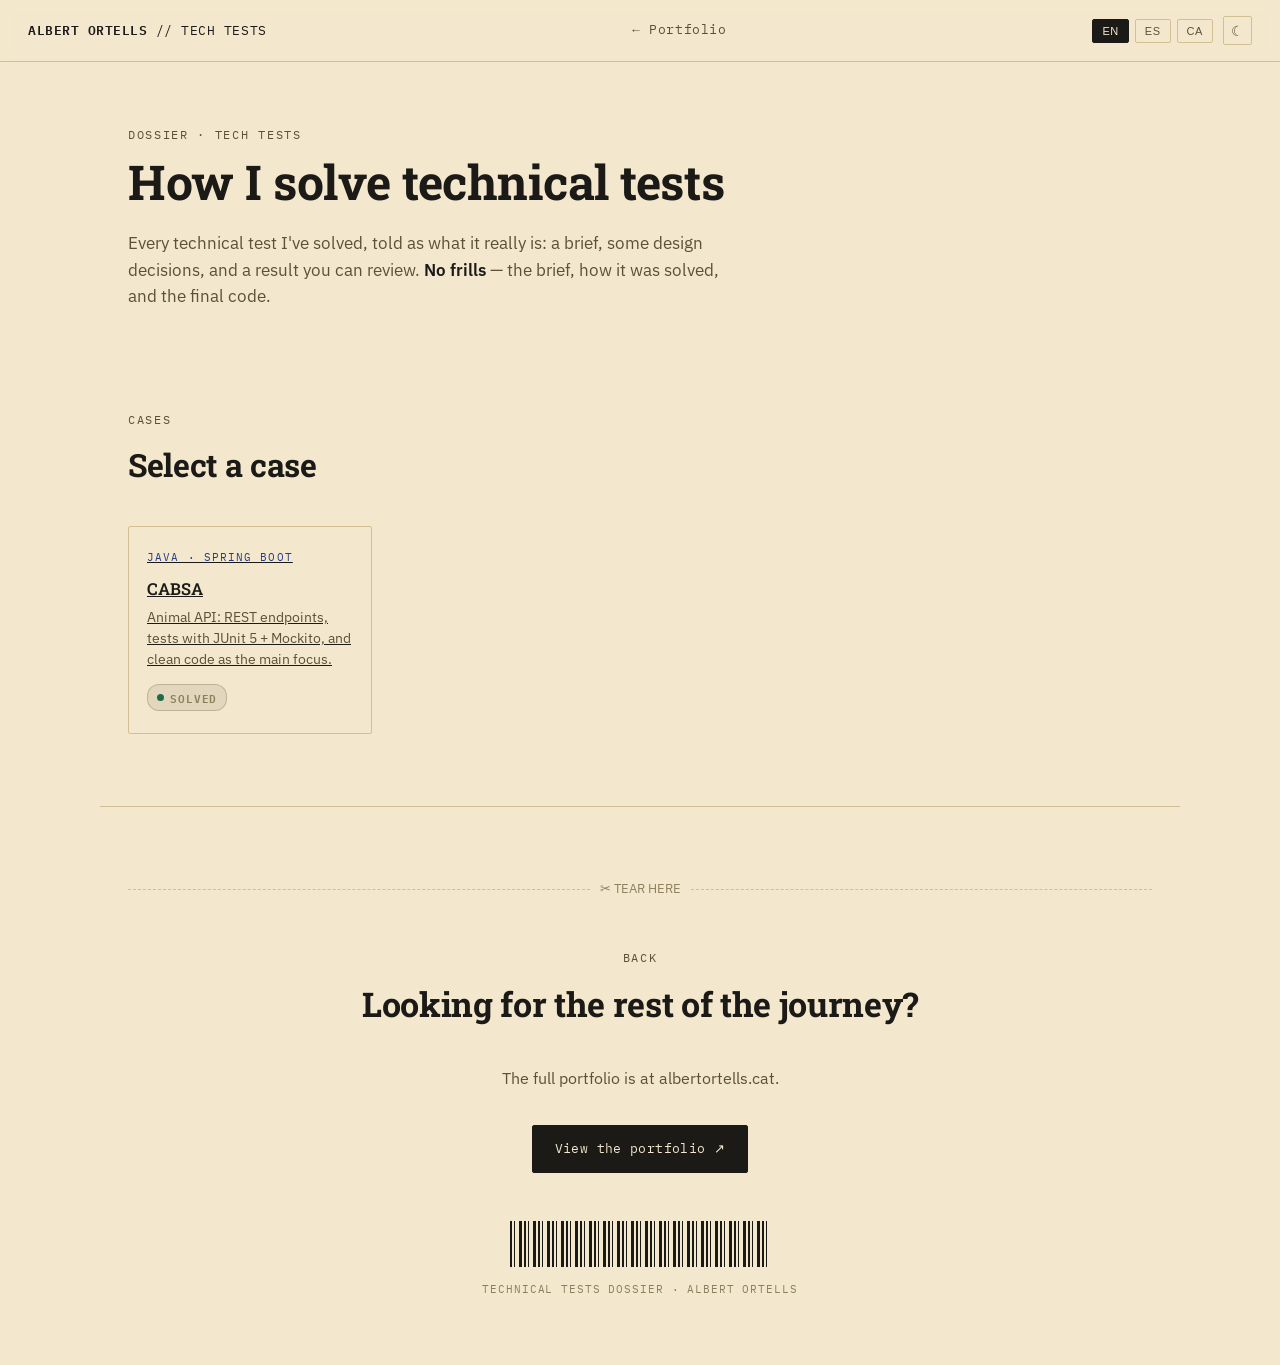
==== tech-tests/index.html @ e9a1e4d5 "feat(theme): share dark/light mode across portfolio and tech-tests subdomains   - Replace per-origin" ====
<!DOCTYPE html>
<html lang="es">
<head>
<meta charset="UTF-8">
<meta name="viewport" content="width=device-width, initial-scale=1.0">
<title>Pruebas técnicas — Albert Ortells</title>
<meta name="description" content="Dossier de pruebas técnicas resueltas por Albert Ortells: el enunciado, las decisiones de diseño y el código final de cada caso.">
<meta property="og:type" content="website">
<meta property="og:title" content="Pruebas técnicas — Albert Ortells">
<meta property="og:description" content="Dossier de pruebas técnicas resueltas por Albert Ortells: el enunciado, las decisiones de diseño y el código final de cada caso.">
<meta name="twitter:card" content="summary">
<meta name="twitter:title" content="Pruebas técnicas — Albert Ortells">
<meta name="twitter:description" content="Dossier de pruebas técnicas resueltas por Albert Ortells: el enunciado, las decisiones de diseño y el código final de cada caso.">
<link rel="icon" type="image/svg+xml" href="favicon.svg">
<link rel="stylesheet" href="style.css">
<script>
  (function () {
    var match = document.cookie.match(/(?:^|; )theme=([^;]*)/);
    var stored = match ? decodeURIComponent(match[1]) : null;
    var theme = stored || (window.matchMedia('(prefers-color-scheme: dark)').matches ? 'dark' : 'light');
    document.documentElement.setAttribute('data-theme', theme);
  })();
</script>
</head>
<body data-page="cards">

<div class="topbar">
  <div class="brand mono"><strong>ALBERT ORTELLS</strong> <span data-i18n="cards.nav.role">// TECH TESTS</span></div>
  <nav>
    <a href="https://albertortells.cat" data-i18n="cards.nav.back">← Portfolio</a>
  </nav>
  <div class="topbar-controls">
    <div class="lang-switch mono" role="group" aria-label="Language">
      <button type="button" class="lang-btn" data-lang="en">EN</button>
      <button type="button" class="lang-btn" data-lang="es">ES</button>
      <button type="button" class="lang-btn" data-lang="ca">CA</button>
    </div>
    <button type="button" class="theme-toggle" id="themeToggle" aria-pressed="false">
      <span class="theme-icon" aria-hidden="true">☾</span>
    </button>
  </div>
</div>

<section class="hero">
  <div class="hero-inner reveal">
    <p class="eyebrow" data-i18n="cards.hero.eyebrow">DOSSIER · PRUEBAS TÉCNICAS</p>
    <h1 data-i18n="cards.hero.h1">Cómo resuelvo pruebas técnicas</h1>
    <p class="lede" data-i18n="cards.hero.lede" data-i18n-html>
      Cada prueba técnica que he resuelto, contada como lo que realmente es:
      un enunciado, unas decisiones de diseño y un resultado que se puede
      revisar. <strong>Sin adornos</strong> — el enunciado, cómo se resolvió y el código final.
    </p>
  </div>
</section>

<section class="section">
  <div class="section-head reveal">
    <p class="eyebrow" data-i18n="cards.section.eyebrow">Casos</p>
    <h2 data-i18n="cards.section.h2">Selecciona un caso</h2>
  </div>
  <div class="industry-grid reveal">
    <a class="industry-card" href="cabsa/">
      <p class="industry-tag">Java · Spring Boot</p>
      <p class="industry-company">CABSA</p>
      <p class="industry-note" data-i18n="cards.card.note">API de animales: endpoints REST, tests con JUnit 5 + Mockito, y limpieza de código como foco principal.</p>
      <span class="status status-settled" style="margin-top:0.875rem;"><span class="dot"></span><span data-i18n="cards.status.settled">RESUELTA</span></span>
    </a>
  </div>
</section>

<section class="section contact-section">
  <div class="tear reveal"><span data-i18n="cards.contact.tear">✂ TEAR HERE</span></div>
  <div class="section-head center reveal">
    <p class="eyebrow" data-i18n="cards.contact.eyebrow">Volver</p>
    <h2 data-i18n="cards.contact.h2">¿Buscas el resto del recorrido?</h2>
  </div>
  <p class="contact-lede reveal" data-i18n="cards.contact.lede">El portfolio completo está en albertortells.cat.</p>
  <div class="cta-row center reveal">
    <a href="https://albertortells.cat" class="btn-primary" data-i18n="cards.contact.cta">Ver el portfolio ↗</a>
  </div>
  <div class="barcode reveal" aria-hidden="true"></div>
  <p class="foot-note reveal" data-i18n="cards.contact.footnote">Dossier de pruebas técnicas · Albert Ortells</p>
</section>

<script src="translations.js"></script>
<script src="script.js"></script>
</body>
</html>
---- tech-tests/style.css ----
@font-face{
  font-family:'IBM Plex Mono';
  font-style:normal;
  font-weight:400;
  font-display:swap;
  src:url('fonts/ibm-plex-mono-400.woff2') format('woff2');
}
@font-face{
  font-family:'IBM Plex Mono';
  font-style:normal;
  font-weight:500;
  font-display:swap;
  src:url('fonts/ibm-plex-mono-500.woff2') format('woff2');
}
@font-face{
  font-family:'IBM Plex Mono';
  font-style:normal;
  font-weight:600;
  font-display:swap;
  src:url('fonts/ibm-plex-mono-600.woff2') format('woff2');
}
@font-face{
  font-family:'IBM Plex Sans';
  font-style:normal;
  font-weight:400 600;
  font-display:swap;
  src:url('fonts/ibm-plex-sans-variable.woff2') format('woff2');
}
@font-face{
  font-family:'Roboto Slab';
  font-style:normal;
  font-weight:400 700;
  font-display:swap;
  src:url('fonts/roboto-slab-variable.woff2') format('woff2');
}

:root{
  --paper:#F3E8CE;
  --paper-rgb:243,232,206;
  --paper-alt:#EADDB8;
  --ink:#1C1A17;
  --ink-soft:#5C5039;
  --ink-faint:#8C7F5C;
  --ink-faint-rgb:140,127,92;
  --line:#D2BF92;
  --stamp-blue:#263B8C;
  --approved:#1E6B45;
  --approved-rgb:30,107,69;
  --void:#9C3B2E;
  --radius:2px;
  --max:67.5rem;
}

:root[data-theme="dark"]{
  --paper:#1B1712;
  --paper-rgb:27,23,18;
  --paper-alt:#251F17;
  --ink:#F0E4C8;
  --ink-soft:#C7B78C;
  --ink-faint:#93855F;
  --ink-faint-rgb:147,133,95;
  --line:#3C3325;
  --stamp-blue:#7C93F0;
  --approved:#3FBE86;
  --approved-rgb:63,190,134;
  --void:#E07856;
}

*{box-sizing:border-box;}
html{scroll-behavior:smooth;}

body{
  margin:0;
  background:var(--paper);
  color:var(--ink);
  font-family:'IBM Plex Sans', sans-serif;
  font-size:1rem;
  line-height:1.55;
  -webkit-font-smoothing:antialiased;
  transition:background-color .25s ease, color .25s ease;
}

h1,h2,h3{
  font-family:'Roboto Slab', serif;
  margin:0;
  letter-spacing:-0.01em;
}

a{color:inherit;}

:focus-visible{
  outline:2px solid var(--stamp-blue);
  outline-offset:3px;
}

.mono{font-family:'IBM Plex Mono', monospace;}

.eyebrow{
  font-family:'IBM Plex Mono', monospace;
  font-size:0.75rem;
  letter-spacing:0.14em;
  text-transform:uppercase;
  color:var(--ink-soft);
  margin:0 0 0.625rem 0;
}

/* ---------- topbar ---------- */
.topbar{
  position:sticky;
  top:0;
  z-index:50;
  display:flex;
  align-items:center;
  justify-content:space-between;
  padding:1rem 1.75rem;
  background:rgba(var(--paper-rgb),0.92);
  transition:background-color .25s ease, border-color .25s ease;
  backdrop-filter:blur(6px);
  border-bottom:1px solid var(--line);
}
.topbar .brand{
  font-family:'IBM Plex Mono', monospace;
  font-size:0.8125rem;
  letter-spacing:0.04em;
}
.topbar .brand strong{font-weight:600;}
.topbar nav{display:flex; gap:1.375rem;}
.topbar nav a{
  font-family:'IBM Plex Mono', monospace;
  font-size:0.78125rem;
  letter-spacing:0.05em;
  text-decoration:none;
  color:var(--ink-soft);
  padding:0.25rem 0.125rem;
  border-bottom:1px solid transparent;
  transition:border-color .15s ease, color .15s ease;
}
.topbar nav a:hover{ color:var(--ink); border-color:var(--stamp-blue); }

.topbar-controls{
  display:flex;
  align-items:center;
  gap:0.625rem;
}

.lang-switch{
  display:flex;
  gap:0.375rem;
}
.lang-btn{
  font-size:0.6875rem;
  letter-spacing:0.05em;
  padding:0.3125rem 0.5625rem;
  background:transparent;
  color:var(--ink-soft);
  border:1px solid var(--line);
  border-radius:var(--radius);
  cursor:pointer;
  transition:border-color .15s ease, color .15s ease, background .15s ease;
}
.lang-btn:hover{ border-color:var(--stamp-blue); color:var(--ink); }
.lang-btn.active{
  background:var(--ink);
  color:var(--paper);
  border-color:var(--ink);
}

.theme-toggle{
  display:inline-flex;
  align-items:center;
  justify-content:center;
  width:29px;
  height:29px;
  padding:0;
  font-size:0.875rem;
  line-height:1;
  background:transparent;
  color:var(--ink-soft);
  border:1px solid var(--line);
  border-radius:var(--radius);
  cursor:pointer;
  transition:border-color .15s ease, color .15s ease, background .15s ease;
}
.theme-toggle:hover{ border-color:var(--stamp-blue); color:var(--ink); }

@media (max-width:40em){
  .topbar{ flex-wrap:wrap; row-gap:0.75rem; }
  .topbar nav{ gap:0.875rem; order:2; }
  .topbar nav a{ font-size:0.6875rem; }
  .topbar-controls{ order:3; width:100%; justify-content:center; }
}

/* ---------- hero ---------- */
.hero{
  max-width:var(--max);
  margin:0 auto;
  padding:clamp(2.5rem, 8vh, 4rem) 1.75rem 0 1.75rem;
}
.hero-inner{ max-width:47.5rem; }
.hero h1{
  font-size:clamp(1.875rem, 5vw, 3rem);
  line-height:1.12;
  margin-bottom:1.375rem;
}
.hero .lede{
  font-size:1.0625rem;
  color:var(--ink-soft);
  max-width:38.75rem;
  margin-bottom:1.875rem;
}
.hero .lede strong{color:var(--ink); font-weight:600;}

.cta-row{ display:flex; gap:0.875rem; flex-wrap:wrap; margin-bottom:3rem; }
.cta-row.center{ justify-content:center; }

.btn-primary, .btn-ghost{
  font-family:'IBM Plex Mono', monospace;
  font-size:0.8125rem;
  letter-spacing:0.03em;
  padding:0.8125rem 1.375rem;
  border-radius:var(--radius);
  text-decoration:none;
  display:inline-flex;
  align-items:center;
  gap:0.5rem;
  transition:transform .15s ease, background .15s ease, border-color .15s ease;
}
.btn-primary{
  background:var(--ink);
  color:var(--paper);
  border:1px solid var(--ink);
}
.btn-primary:hover{ transform:translateY(-1px); background:var(--stamp-blue); border-color:var(--stamp-blue); }
.btn-ghost{
  background:transparent;
  color:var(--ink);
  border:1px solid var(--ink-soft);
}
.btn-ghost:hover{ transform:translateY(-1px); border-color:var(--ink); }

/* ticker */
.ticker{
  display:grid;
  grid-template-columns:repeat(4, 1fr);
  border-top:1px solid var(--line);
  border-bottom:1px solid var(--line);
}
.tick{
  padding:1.375rem 1.125rem;
  border-right:1px solid var(--line);
}
.tick:last-child{ border-right:none; }
.tick-value{
  display:block;
  font-family:'IBM Plex Mono', monospace;
  font-size:1.625rem;
  font-weight:600;
  color:var(--stamp-blue);
}
.tick-label{
  display:block;
  font-size:0.75rem;
  color:var(--ink-soft);
  margin-top:0.25rem;
  letter-spacing:0.01em;
}
@media (max-width:47.5em){
  .ticker{ grid-template-columns:repeat(2, 1fr); }
  .tick:nth-child(2){ border-right:none; }
}

/* ---------- sections ---------- */
.section{
  max-width:var(--max);
  margin:0 auto;
  padding:clamp(3rem, 9vh, 4.5rem) 1.75rem;
}
.section-head{ margin-bottom:2.25rem; }
.section-head.center{ text-align:center; }
.section-head h2{ font-size:clamp(1.5rem, 3.4vw, 2rem); }

.reveal{
  opacity:0;
  transform:translateY(0.875rem);
  transition:opacity .6s ease, transform .6s ease;
}
.reveal.in-view{ opacity:1; transform:translateY(0); }
@media (prefers-reduced-motion:reduce){
  .reveal{ opacity:1; transform:none; transition:none; }
}

/* ---------- ledger / experience ---------- */
.ledger{
  list-style:none;
  margin:0;
  padding:0;
  border-top:1px solid var(--line);
}
.entry{
  display:grid;
  grid-template-columns:9.375rem 1fr;
  gap:1.75rem;
  padding:1.75rem 0;
  border-bottom:1px dashed var(--line);
}
.entry-when{
  font-family:'IBM Plex Mono', monospace;
  font-size:0.8125rem;
  color:var(--ink-soft);
  padding-top:0.25rem;
}
.entry-top{
  display:flex;
  align-items:baseline;
  justify-content:space-between;
  gap:0.75rem;
  flex-wrap:wrap;
}
.entry-top h3{ font-size:1.25rem; }
.entry-role{
  font-family:'IBM Plex Mono', monospace;
  font-size:0.78125rem;
  color:var(--stamp-blue);
  letter-spacing:0.02em;
  margin:0.25rem 0 0.75rem 0;
}
.entry-desc{
  color:var(--ink-soft);
  max-width:40rem;
  margin:0 0 0.875rem 0;
  font-size:0.9375rem;
}
.entry-stack{
  display:flex;
  flex-wrap:wrap;
  gap:0.5rem;
}
.entry-stack span{
  font-family:'IBM Plex Mono', monospace;
  font-size:0.6875rem;
  color:var(--ink-soft);
  border:1px solid var(--line);
  padding:0.25rem 0.5rem;
  border-radius:var(--radius);
}

.status{
  font-family:'IBM Plex Mono', monospace;
  font-size:0.6875rem;
  letter-spacing:0.08em;
  display:inline-flex;
  align-items:center;
  gap:0.375rem;
  padding:0.25rem 0.5625rem;
  border-radius:0.75rem;
  white-space:nowrap;
}
.status-active{ color:var(--approved); background:rgba(var(--approved-rgb),0.09); }
.status-settled{
  color:var(--ink-faint);
  background:rgba(var(--ink-faint-rgb),0.16);
  border:1px solid rgba(var(--ink-faint-rgb),0.4);
  font-weight:600;
}

.dot{
  width:7px; height:7px;
  border-radius:50%;
  background:var(--approved);
  display:inline-block;
}
.status-active .dot{ animation:pulse 1.8s ease-in-out infinite; }
@media (prefers-reduced-motion:reduce){ .status-active .dot{ animation:none; } }
@keyframes pulse{
  0%,100%{ box-shadow:0 0 0 0 rgba(var(--approved-rgb),0.45); }
  50%{ box-shadow:0 0 0 5px rgba(var(--approved-rgb),0); }
}

.entry-more{
  margin-top:0.75rem;
}
.entry-more summary{
  cursor:pointer;
  list-style:none;
  font-family:'IBM Plex Mono', monospace;
  font-size:0.75rem;
  color:var(--stamp-blue);
  display:inline-flex;
  align-items:center;
  gap:0.375rem;
  user-select:none;
}
.entry-more summary::-webkit-details-marker{ display:none; }
.entry-more summary::marker{ content:""; }
.entry-more summary .arrow{
  display:inline-block;
  transition:transform .2s ease;
  font-size:0.625rem;
}
.entry-more[open] summary .arrow{ transform:rotate(180deg); }
.entry-more-body{
  margin-top:0.75rem;
  padding-top:0.75rem;
  border-top:1px dotted var(--line);
  color:var(--ink-soft);
  font-size:0.90625rem;
  max-width:40rem;
}
.entry-more-body p{ margin:0 0 0.625rem 0; }
.entry-more-body p:last-child{ margin-bottom:0; }

@media (max-width:40em){
  .entry{ grid-template-columns:1fr; gap:0.5rem; }
  .entry-when{ padding-top:0; }
}

/* ---------- industries ---------- */
.industries-section{ background:var(--paper-alt); }
.industry-grid{
  display:grid;
  grid-template-columns:repeat(4, 1fr);
  gap:1rem;
}
.industry-card{
  background:var(--paper);
  border:1px solid var(--line);
  border-radius:var(--radius);
  padding:1.375rem 1.125rem;
  transition:border-color .15s ease, transform .15s ease;
}
.industry-card:hover{ border-color:var(--stamp-blue); transform:translateY(-2px); }
.industry-tag{
  font-family:'IBM Plex Mono', monospace;
  font-size:0.6875rem;
  letter-spacing:0.1em;
  text-transform:uppercase;
  color:var(--stamp-blue);
  margin:0 0 0.625rem 0;
}
.industry-company{
  font-size:1.03125rem;
  font-weight:600;
  margin:0 0 0.375rem 0;
  font-family:'Roboto Slab', serif;
}
.industry-note{
  font-size:0.84375rem;
  color:var(--ink-soft);
  margin:0;
}
@media (max-width:47.5em){
  .industry-grid{ grid-template-columns:repeat(2, 1fr); }
}
@media (max-width:30em){
  .industry-grid{ grid-template-columns:1fr; }
}

/* ---------- stack columns ---------- */
.ledger-columns{
  display:grid;
  grid-template-columns:repeat(4, 1fr);
  gap:2rem;
  border-top:1px solid var(--line);
  padding-top:1.75rem;
}
.ledger-col h3{
  font-family:'IBM Plex Mono', monospace;
  font-size:0.75rem;
  letter-spacing:0.1em;
  text-transform:uppercase;
  color:var(--stamp-blue);
  margin-bottom:0.875rem;
}
.ledger-col ul{
  list-style:none;
  margin:0; padding:0;
}
.ledger-col li{
  font-size:0.90625rem;
  color:var(--ink-soft);
  padding:0.4375rem 0;
  border-bottom:1px dotted var(--line);
}
.ledger-col li:last-child{ border-bottom:none; }

.languages{
  margin-top:1.875rem;
  font-family:'IBM Plex Mono', monospace;
  font-size:0.78125rem;
  color:var(--ink-faint);
  border-top:1px solid var(--line);
  padding-top:1.125rem;
}

@media (max-width:47.5em){
  .ledger-columns{ grid-template-columns:repeat(2, 1fr); }
}
@media (max-width:30em){
  .ledger-columns{ grid-template-columns:1fr; }
}

/* ---------- contact / footer ---------- */
.contact-section{
  text-align:center;
  border-top:1px solid var(--line);
  padding-bottom:3.5rem;
}
.tear{
  display:flex;
  align-items:center;
  gap:0.625rem;
  color:var(--ink-faint);
  font-size:0.8125rem;
  margin-bottom:3.125rem;
}
.tear::before, .tear::after{
  content:"";
  flex:1;
  height:0;
  border-top:1px dashed var(--line);
}
.contact-section h2{ font-size:clamp(1.5rem, 3.6vw, 2.125rem); margin-bottom:0.75rem; }
.contact-lede{
  color:var(--ink-soft);
  max-width:30rem;
  margin:0 auto 2.125rem auto;
}
.barcode{
  height:46px;
  margin:2.75rem auto 0.875rem auto;
  max-width:16.25rem;
  background:repeating-linear-gradient(
    to right,
    var(--ink) 0px, var(--ink) 2px,
    transparent 2px, transparent 4px,
    var(--ink) 4px, var(--ink) 5px,
    transparent 5px, transparent 9px,
    var(--ink) 9px, var(--ink) 12px,
    transparent 12px, transparent 14px
  );
  opacity:0.85;
}
.foot-note{
  font-family:'IBM Plex Mono', monospace;
  font-size:0.6875rem;
  letter-spacing:0.08em;
  color:var(--ink-faint);
  text-transform:uppercase;
}

/* ---------- tech-test story ---------- */
.story{
  max-width:42.5rem;
}
.story h2{
  font-size:1.375rem;
  margin:2.5rem 0 0.875rem 0;
}
.story h2:first-child{ margin-top:0; }
.story p{
  color:var(--ink-soft);
  margin:0 0 1rem 0;
  font-size:0.96875rem;
}
.story em{ color:var(--ink); }
.story ul{
  color:var(--ink-soft);
  margin:0 0 1rem 0;
  padding-left:1.375rem;
  font-size:0.96875rem;
}
.story li{ margin-bottom:0.5rem; }
.story code{
  font-family:'IBM Plex Mono', monospace;
  font-size:0.85em;
  background:var(--paper-alt);
  border:1px solid var(--line);
  border-radius:var(--radius);
  padding:0.0625rem 0.375rem;
}
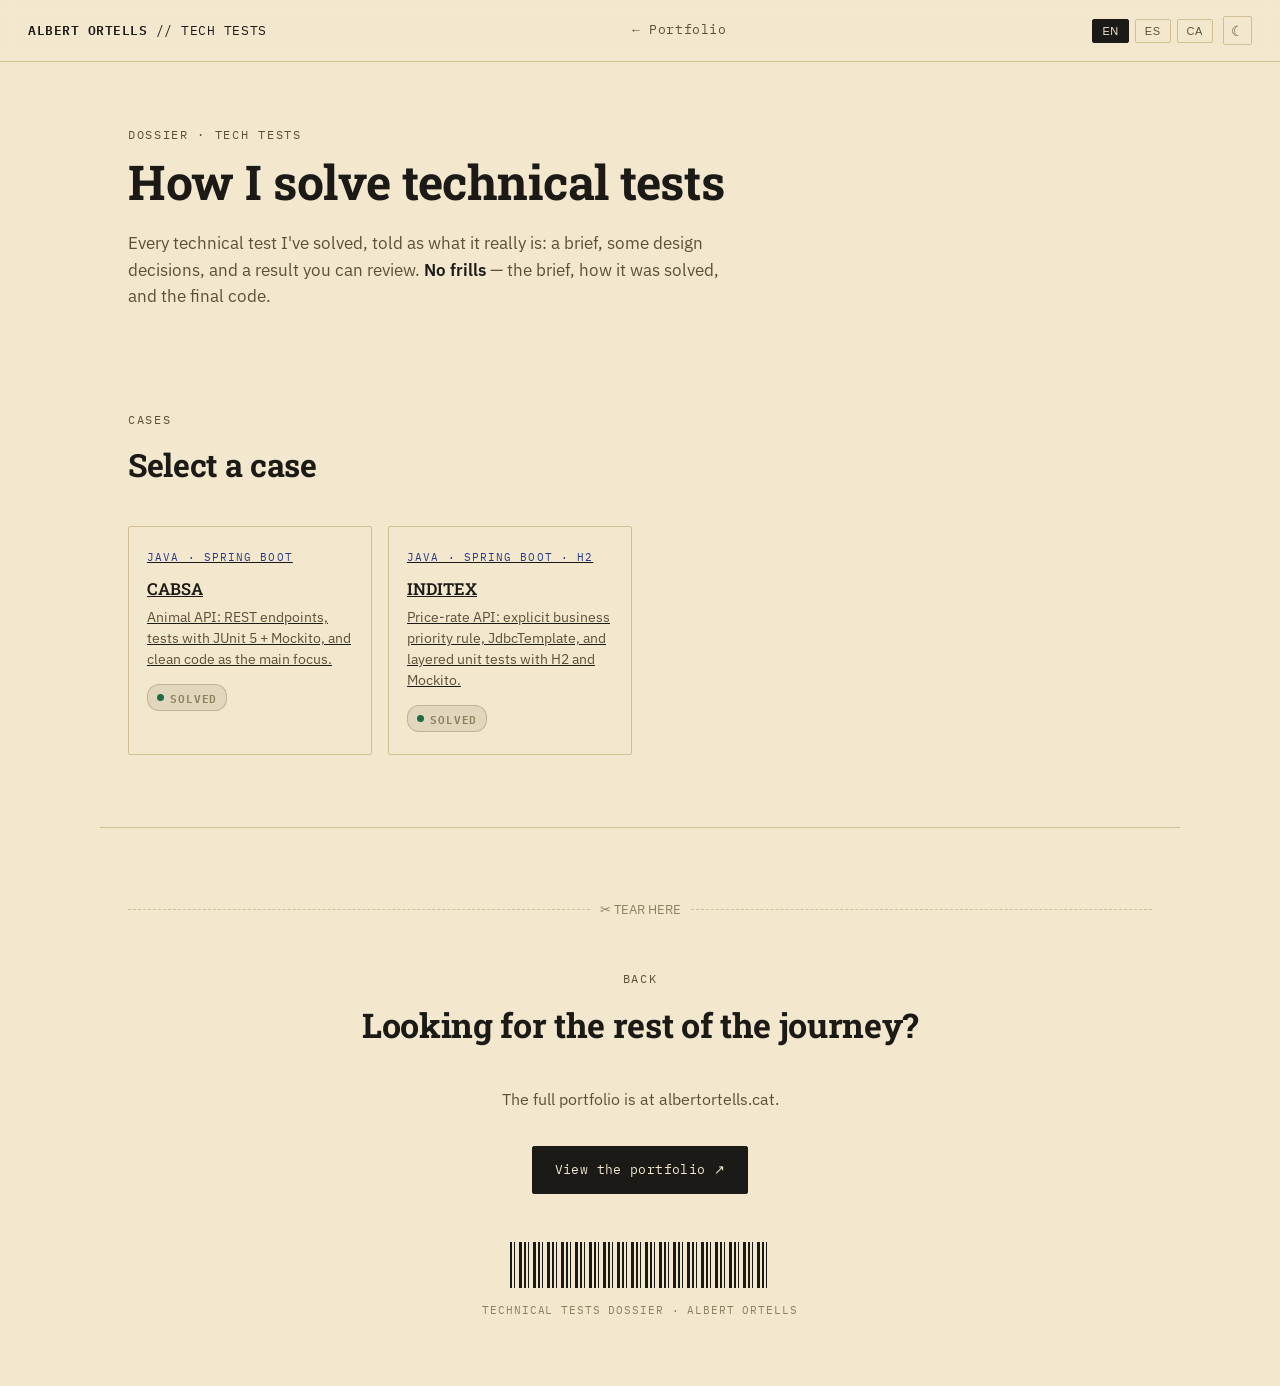
==== commit 1120915f: "feat(tech-tests): add Inditex case study with full i18n support   - Restyle the Inditex draft into t" ====
--- a/tech-tests/index.html
+++ b/tech-tests/index.html
@@ -62,7 +62,13 @@
     <a class="industry-card" href="cabsa/">
       <p class="industry-tag">Java · Spring Boot</p>
       <p class="industry-company">CABSA</p>
-      <p class="industry-note" data-i18n="cards.card.note">API de animales: endpoints REST, tests con JUnit 5 + Mockito, y limpieza de código como foco principal.</p>
+      <p class="industry-note" data-i18n="cards.cabsaCard.note">API de animales: endpoints REST, tests con JUnit 5 + Mockito, y limpieza de código como foco principal.</p>
+      <span class="status status-settled" style="margin-top:0.875rem;"><span class="dot"></span><span data-i18n="cards.status.settled">RESUELTA</span></span>
+    </a>
+    <a class="industry-card" href="inditex/">
+      <p class="industry-tag">Java · Spring Boot · H2</p>
+      <p class="industry-company">INDITEX</p>
+      <p class="industry-note" data-i18n="cards.inditexCard.note">API de tarifas de precios: prioridad de negocio explícita, JdbcTemplate y tests unitarios por capas con H2 y Mockito.</p>
       <span class="status status-settled" style="margin-top:0.875rem;"><span class="dot"></span><span data-i18n="cards.status.settled">RESUELTA</span></span>
     </a>
   </div>
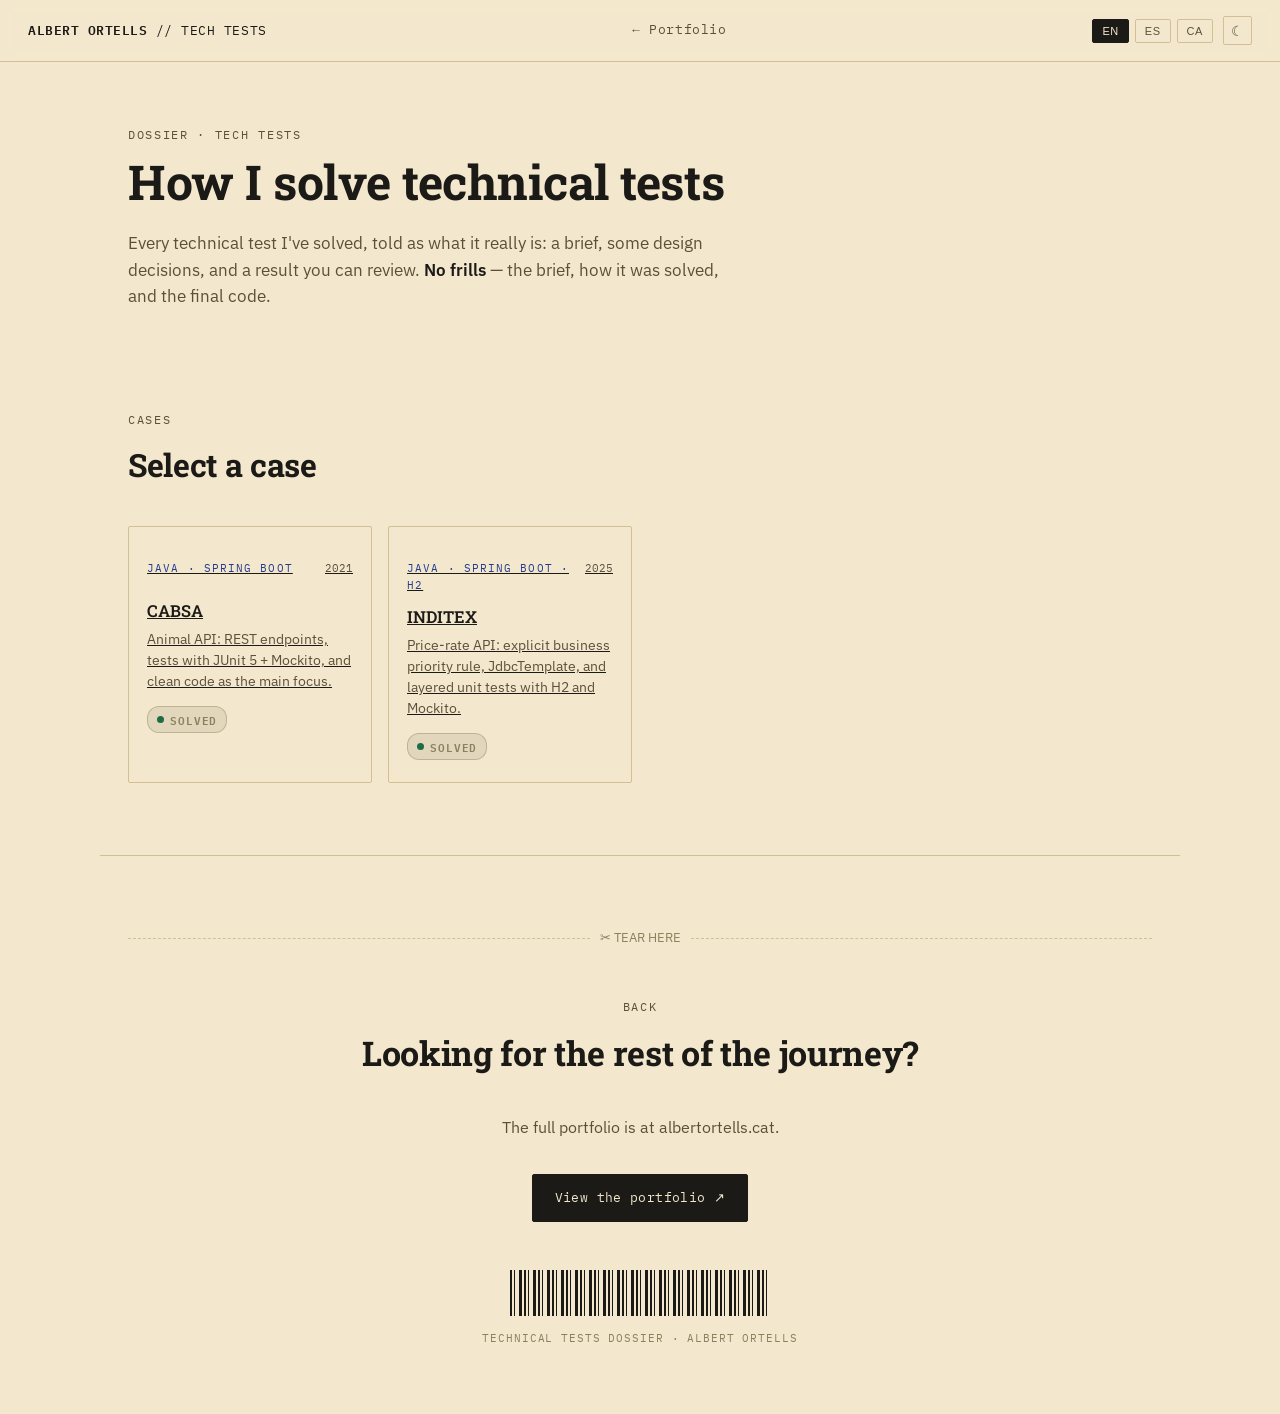
==== commit baf97447: "feat(tech-tests): show the year each technical test was solved   - Add a year badge to each case car" ====
--- a/tech-tests/index.html
+++ b/tech-tests/index.html
@@ -60,13 +60,19 @@
   </div>
   <div class="industry-grid reveal">
     <a class="industry-card" href="cabsa/">
-      <p class="industry-tag">Java · Spring Boot</p>
+      <div class="industry-top">
+        <p class="industry-tag">Java · Spring Boot</p>
+        <p class="industry-year mono">2021</p>
+      </div>
       <p class="industry-company">CABSA</p>
       <p class="industry-note" data-i18n="cards.cabsaCard.note">API de animales: endpoints REST, tests con JUnit 5 + Mockito, y limpieza de código como foco principal.</p>
       <span class="status status-settled" style="margin-top:0.875rem;"><span class="dot"></span><span data-i18n="cards.status.settled">RESUELTA</span></span>
     </a>
     <a class="industry-card" href="inditex/">
-      <p class="industry-tag">Java · Spring Boot · H2</p>
+      <div class="industry-top">
+        <p class="industry-tag">Java · Spring Boot · H2</p>
+        <p class="industry-year mono">2025</p>
+      </div>
       <p class="industry-company">INDITEX</p>
       <p class="industry-note" data-i18n="cards.inditexCard.note">API de tarifas de precios: prioridad de negocio explícita, JdbcTemplate y tests unitarios por capas con H2 y Mockito.</p>
       <span class="status status-settled" style="margin-top:0.875rem;"><span class="dot"></span><span data-i18n="cards.status.settled">RESUELTA</span></span>
--- a/tech-tests/style.css
+++ b/tech-tests/style.css
@@ -429,13 +429,26 @@
   transition:border-color .15s ease, transform .15s ease;
 }
 .industry-card:hover{ border-color:var(--stamp-blue); transform:translateY(-2px); }
+.industry-top{
+  display:flex;
+  align-items:baseline;
+  justify-content:space-between;
+  gap:0.5rem;
+  margin:0 0 0.625rem 0;
+}
 .industry-tag{
   font-family:'IBM Plex Mono', monospace;
   font-size:0.6875rem;
   letter-spacing:0.1em;
   text-transform:uppercase;
   color:var(--stamp-blue);
-  margin:0 0 0.625rem 0;
+  margin:0;
+}
+.industry-year{
+  font-family:'IBM Plex Mono', monospace;
+  font-size:0.6875rem;
+  color:var(--ink-soft);
+  white-space:nowrap;
 }
 .industry-company{
   font-size:1.03125rem;
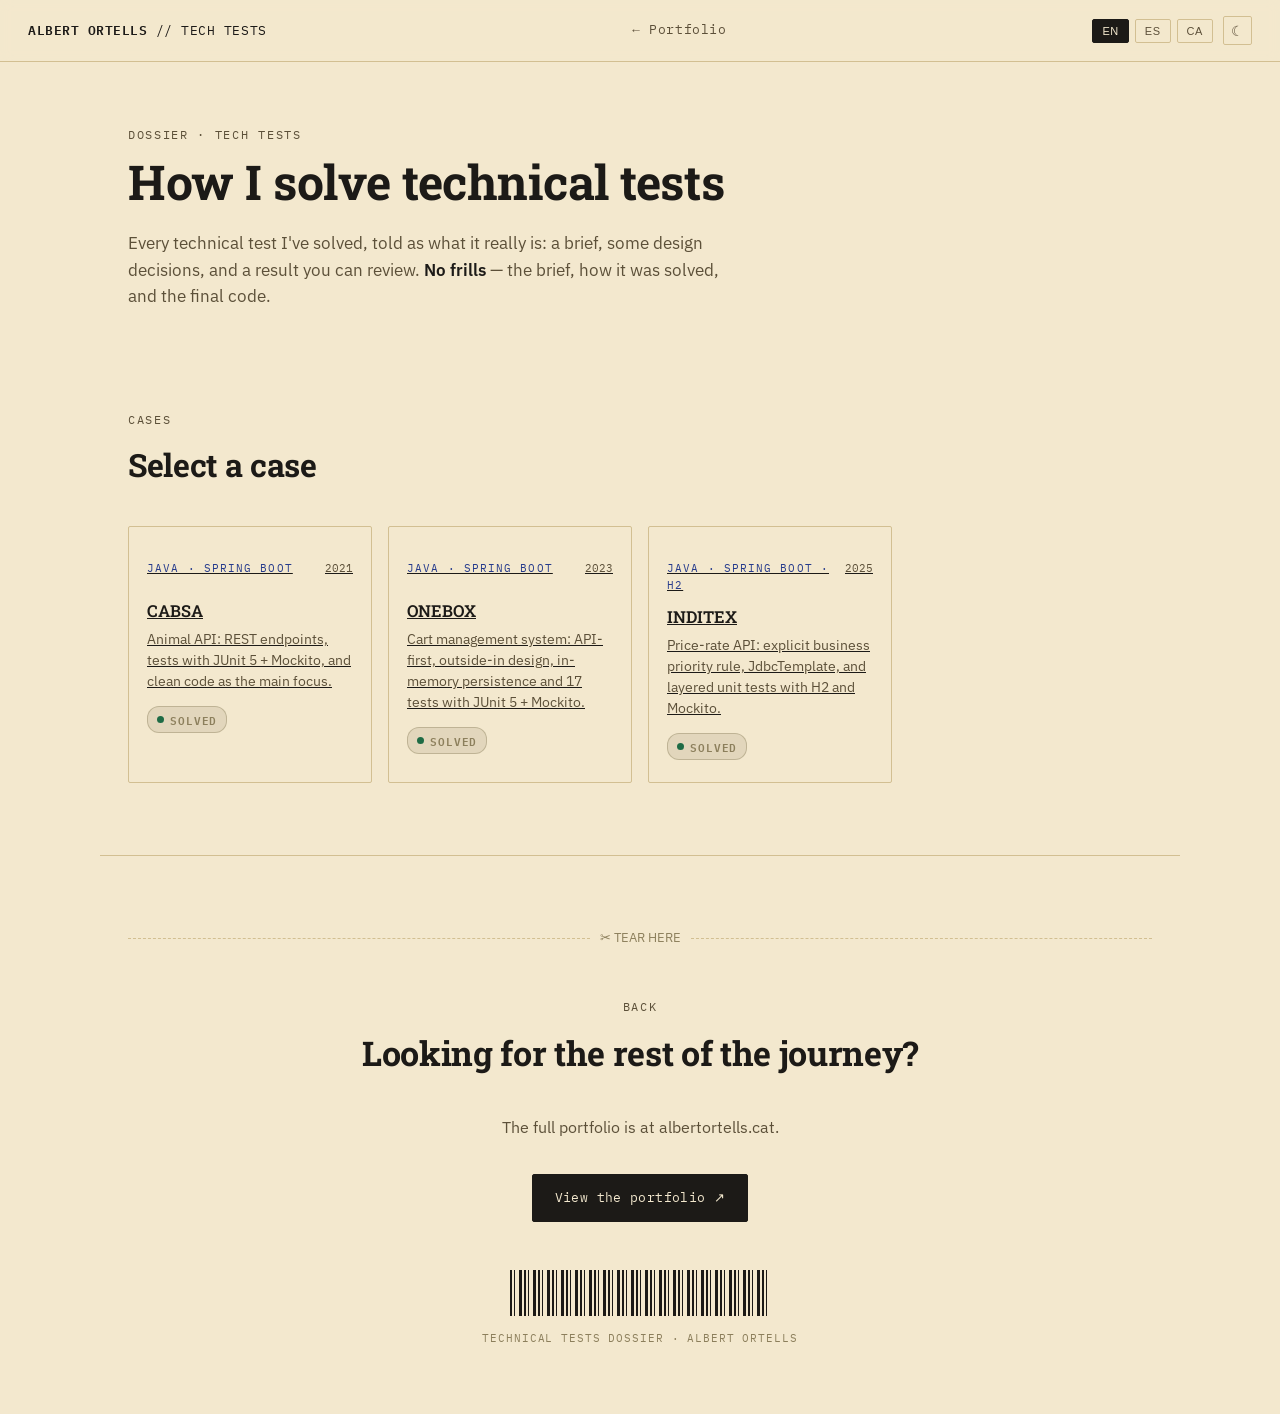
==== commit 0eadd1fe: "feat(tech-tests): add OneBox case study between CABSA and Inditex   - Restyle the OneBox draft into " ====
--- a/tech-tests/index.html
+++ b/tech-tests/index.html
@@ -68,6 +68,15 @@
       <p class="industry-note" data-i18n="cards.cabsaCard.note">API de animales: endpoints REST, tests con JUnit 5 + Mockito, y limpieza de código como foco principal.</p>
       <span class="status status-settled" style="margin-top:0.875rem;"><span class="dot"></span><span data-i18n="cards.status.settled">RESUELTA</span></span>
     </a>
+    <a class="industry-card" href="onebox/">
+      <div class="industry-top">
+        <p class="industry-tag">Java · Spring Boot</p>
+        <p class="industry-year mono">2023</p>
+      </div>
+      <p class="industry-company">ONEBOX</p>
+      <p class="industry-note" data-i18n="cards.oneboxCard.note">Sistema de gestión de carritos: diseño API-first de fuera hacia dentro, persistencia en memoria y 17 tests con JUnit 5 + Mockito.</p>
+      <span class="status status-settled" style="margin-top:0.875rem;"><span class="dot"></span><span data-i18n="cards.status.settled">RESUELTA</span></span>
+    </a>
     <a class="industry-card" href="inditex/">
       <div class="industry-top">
         <p class="industry-tag">Java · Spring Boot · H2</p>
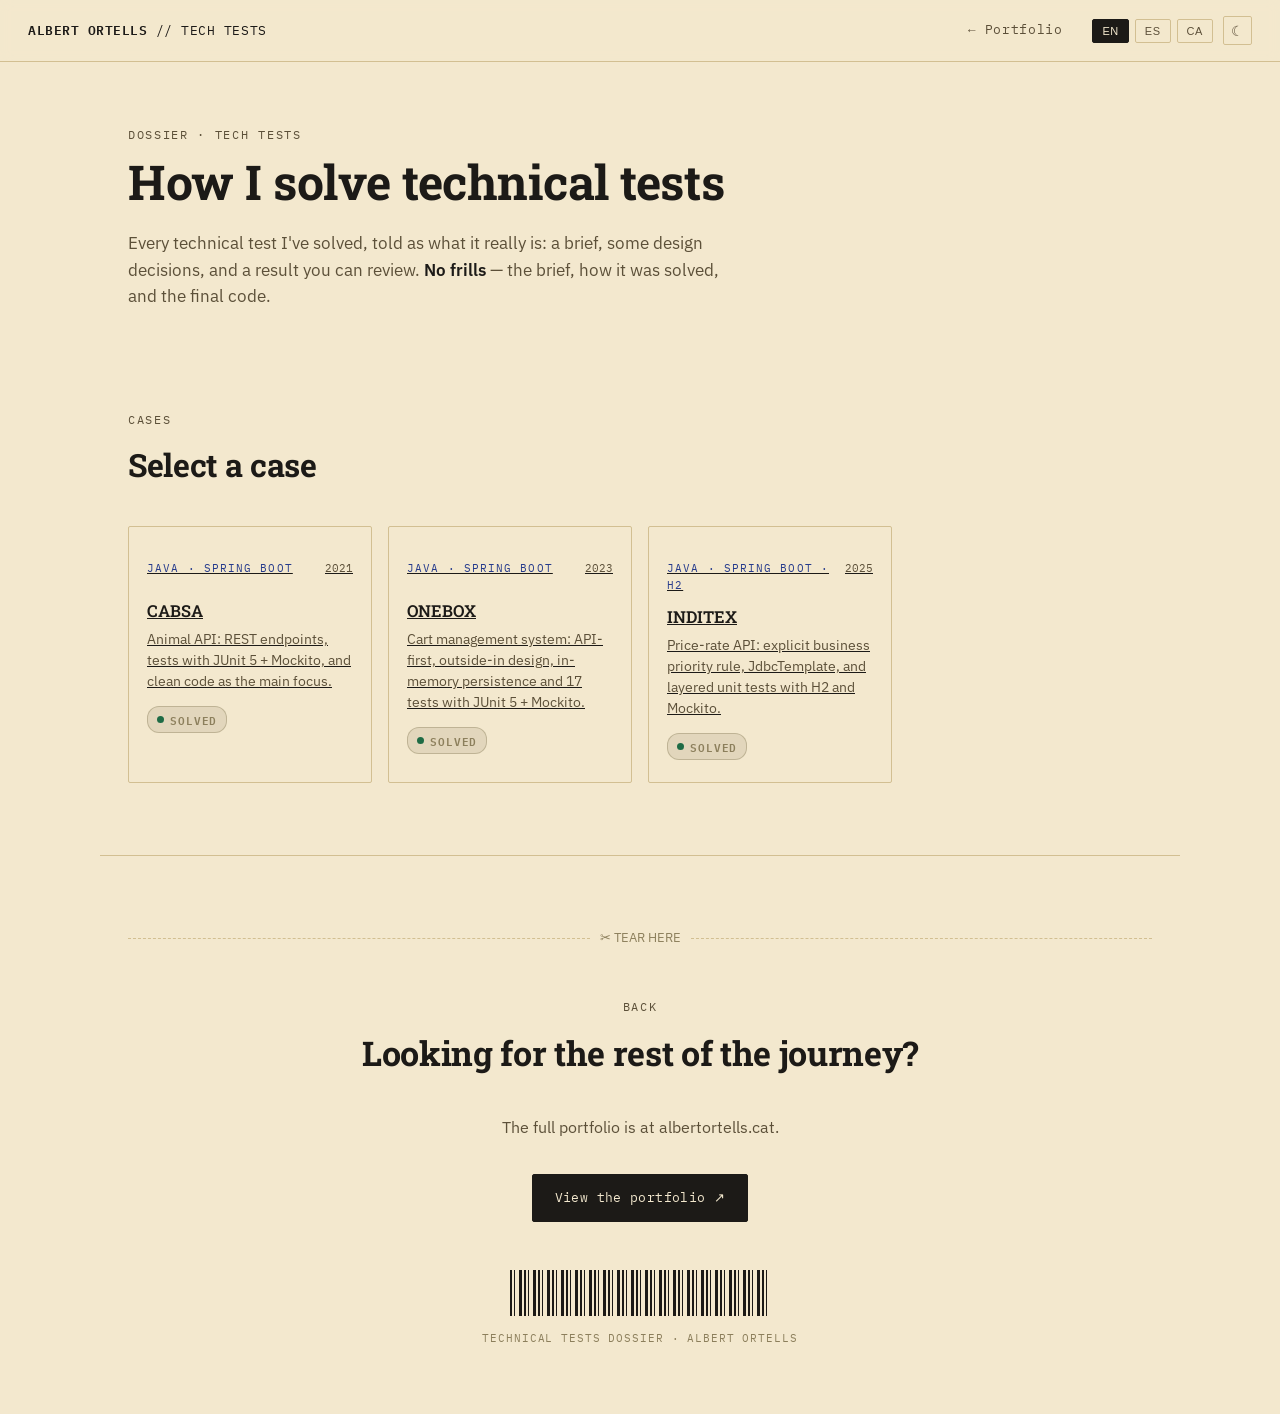
==== commit 66e3aae8: "feat(nav): add hamburger menu for mobile   - Collapse the nav links and lang/theme controls into a s" ====
--- a/tech-tests/index.html
+++ b/tech-tests/index.html
@@ -26,18 +26,23 @@
 
 <div class="topbar">
   <div class="brand mono"><strong>ALBERT ORTELLS</strong> <span data-i18n="cards.nav.role">// TECH TESTS</span></div>
-  <nav>
-    <a href="https://albertortells.cat" data-i18n="cards.nav.back">← Portfolio</a>
-  </nav>
-  <div class="topbar-controls">
-    <div class="lang-switch mono" role="group" aria-label="Language">
-      <button type="button" class="lang-btn" data-lang="en">EN</button>
-      <button type="button" class="lang-btn" data-lang="es">ES</button>
-      <button type="button" class="lang-btn" data-lang="ca">CA</button>
+  <button type="button" class="menu-toggle" id="menuToggle" aria-expanded="false" aria-controls="topbarMenu" aria-label="Menu">
+    <span class="menu-icon" aria-hidden="true"></span>
+  </button>
+  <div class="topbar-menu" id="topbarMenu">
+    <nav>
+      <a href="https://albertortells.cat" data-i18n="cards.nav.back">← Portfolio</a>
+    </nav>
+    <div class="topbar-controls">
+      <div class="lang-switch mono" role="group" aria-label="Language">
+        <button type="button" class="lang-btn" data-lang="en">EN</button>
+        <button type="button" class="lang-btn" data-lang="es">ES</button>
+        <button type="button" class="lang-btn" data-lang="ca">CA</button>
+      </div>
+      <button type="button" class="theme-toggle" id="themeToggle" aria-pressed="false">
+        <span class="theme-icon" aria-hidden="true">☾</span>
+      </button>
     </div>
-    <button type="button" class="theme-toggle" id="themeToggle" aria-pressed="false">
-      <span class="theme-icon" aria-hidden="true">☾</span>
-    </button>
   </div>
 </div>
 
--- a/tech-tests/style.css
+++ b/tech-tests/style.css
@@ -124,6 +124,13 @@
   letter-spacing:0.04em;
 }
 .topbar .brand strong{font-weight:600;}
+
+.topbar-menu{
+  display:flex;
+  align-items:center;
+  gap:1.75rem;
+}
+
 .topbar nav{display:flex; gap:1.375rem;}
 .topbar nav a{
   font-family:'IBM Plex Mono', monospace;
@@ -142,6 +149,46 @@
   align-items:center;
   gap:0.625rem;
 }
+
+.menu-toggle{
+  display:none;
+  align-items:center;
+  justify-content:center;
+  width:29px;
+  height:29px;
+  padding:0;
+  background:transparent;
+  border:1px solid var(--line);
+  border-radius:var(--radius);
+  cursor:pointer;
+  transition:border-color .15s ease, background .15s ease;
+}
+.menu-toggle:hover{ border-color:var(--stamp-blue); }
+.menu-icon{
+  position:relative;
+  display:block;
+  width:15px;
+  height:1.5px;
+  background:var(--ink-soft);
+  border-radius:1px;
+  transition:transform .2s ease, background .15s ease;
+}
+.menu-icon::before,
+.menu-icon::after{
+  content:'';
+  position:absolute;
+  left:0;
+  width:15px;
+  height:1.5px;
+  background:var(--ink-soft);
+  border-radius:1px;
+  transition:transform .2s ease, top .2s ease;
+}
+.menu-icon::before{ top:-5px; }
+.menu-icon::after{ top:5px; }
+.menu-toggle[aria-expanded="true"] .menu-icon{ background:transparent; }
+.menu-toggle[aria-expanded="true"] .menu-icon::before{ top:0; transform:rotate(45deg); }
+.menu-toggle[aria-expanded="true"] .menu-icon::after{ top:0; transform:rotate(-45deg); }
 
 .lang-switch{
   display:flex;
@@ -184,10 +231,32 @@
 .theme-toggle:hover{ border-color:var(--stamp-blue); color:var(--ink); }
 
 @media (max-width:40em){
-  .topbar{ flex-wrap:wrap; row-gap:0.75rem; }
-  .topbar nav{ gap:0.875rem; order:2; }
-  .topbar nav a{ font-size:0.6875rem; }
-  .topbar-controls{ order:3; width:100%; justify-content:center; }
+  .menu-toggle{ display:inline-flex; }
+  .topbar-menu{
+    position:absolute;
+    top:100%;
+    left:0;
+    right:0;
+    flex-direction:column;
+    align-items:stretch;
+    gap:1.125rem;
+    background:var(--paper);
+    border-bottom:1px solid var(--line);
+    padding:1.25rem 1.75rem 1.5rem;
+    max-height:0;
+    overflow:hidden;
+    opacity:0;
+    visibility:hidden;
+    transition:max-height .3s ease, opacity .2s ease, visibility .3s;
+  }
+  .topbar-menu.open{
+    max-height:24rem;
+    opacity:1;
+    visibility:visible;
+  }
+  .topbar nav{ flex-direction:column; gap:0.875rem; }
+  .topbar nav a{ font-size:0.8125rem; }
+  .topbar-controls{ width:100%; justify-content:center; }
 }
 
 /* ---------- hero ---------- */
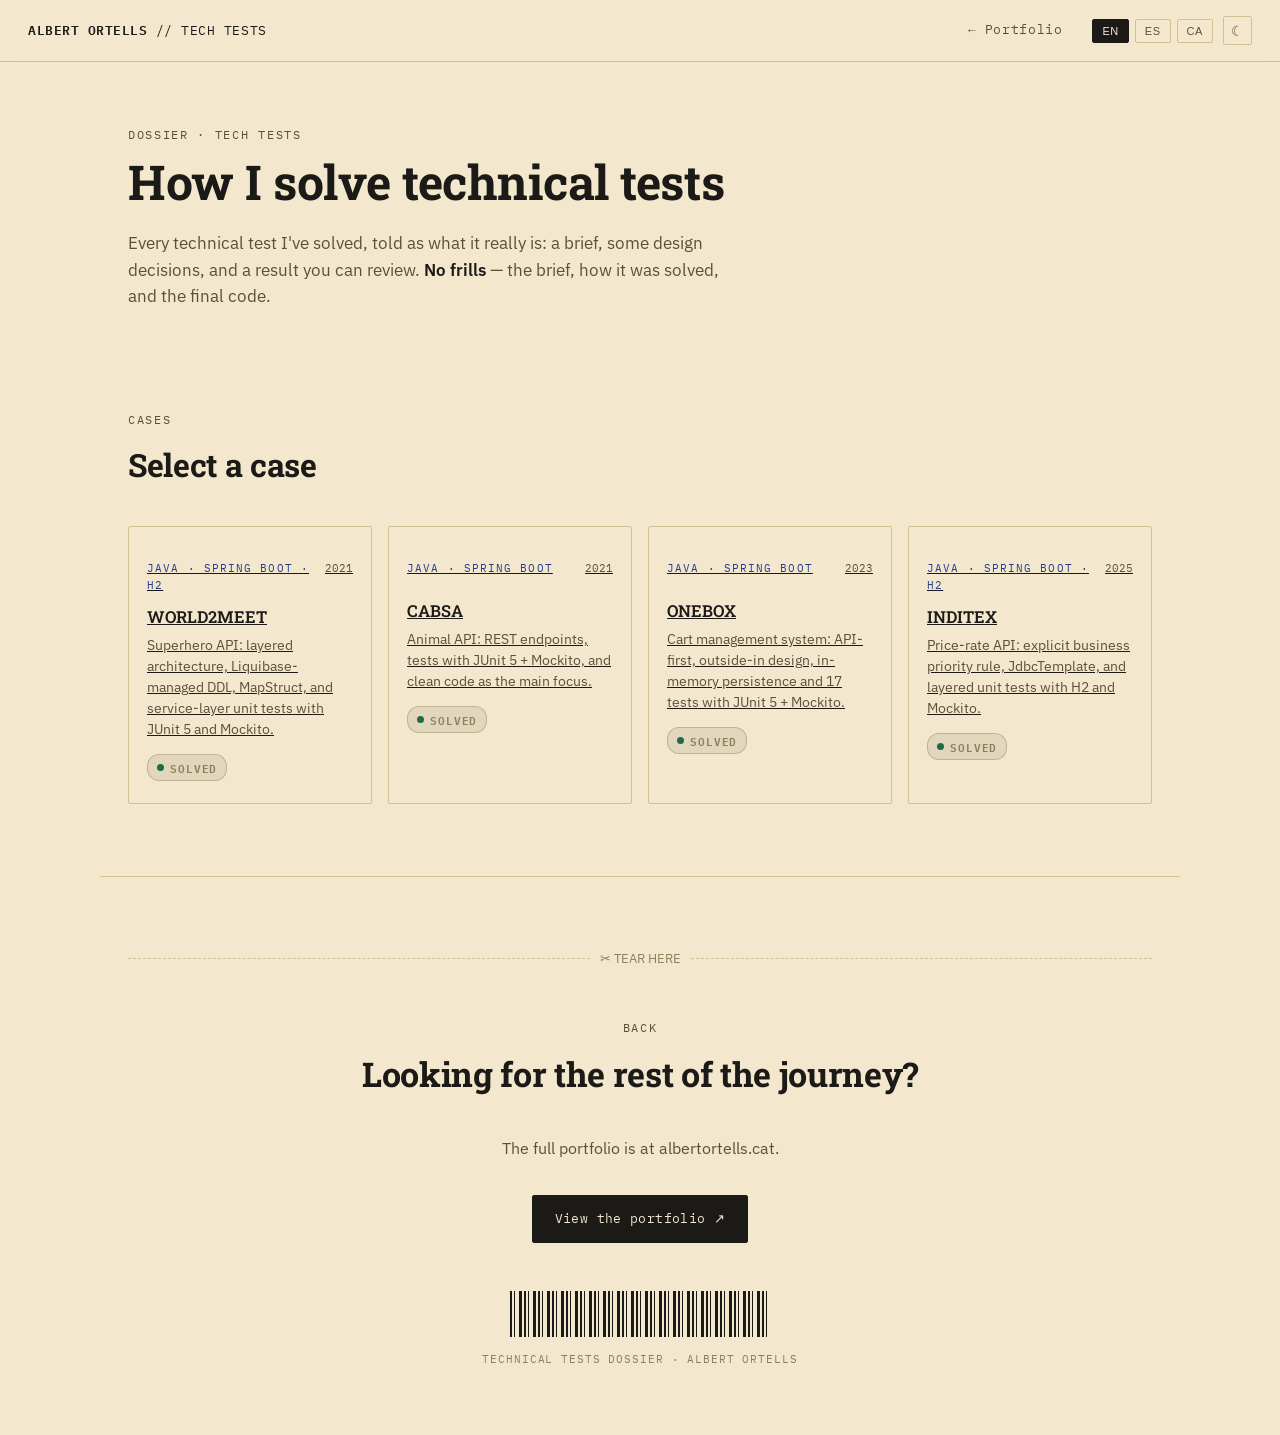
==== commit 7a7d6f65: "feat(tech-tests): add World2Meet case study with full i18n   - Restyle the World2Meet draft (story +" ====
--- a/tech-tests/index.html
+++ b/tech-tests/index.html
@@ -64,6 +64,15 @@
     <h2 data-i18n="cards.section.h2">Selecciona un caso</h2>
   </div>
   <div class="industry-grid reveal">
+    <a class="industry-card" href="world2meet/">
+      <div class="industry-top">
+        <p class="industry-tag">Java · Spring Boot · H2</p>
+        <p class="industry-year mono">2021</p>
+      </div>
+      <p class="industry-company">WORLD2MEET</p>
+      <p class="industry-note" data-i18n="cards.world2meetCard.note">API de súper héroes: arquitectura en capas, DDL gestionado con Liquibase, MapStruct y tests unitarios del servicio con JUnit 5 y Mockito.</p>
+      <span class="status status-settled" style="margin-top:0.875rem;"><span class="dot"></span><span data-i18n="cards.status.settled">RESUELTA</span></span>
+    </a>
     <a class="industry-card" href="cabsa/">
       <div class="industry-top">
         <p class="industry-tag">Java · Spring Boot</p>
--- a/tech-tests/style.css
+++ b/tech-tests/style.css
@@ -660,3 +660,188 @@
   border-radius:var(--radius);
   padding:0.0625rem 0.375rem;
 }
+.story pre{
+  background:var(--paper-alt);
+  border:1px solid var(--line);
+  border-radius:var(--radius);
+  padding:0.875rem 1rem;
+  overflow-x:auto;
+  font-size:0.8125rem;
+  margin:0.75rem 0;
+}
+.story pre code{ background:none; border:none; padding:0; }
+
+/* ---------- world2meet audit components ---------- */
+.w2m-timeline{
+  position:relative;
+  padding-left:1.75rem;
+  margin:0 0 1.5rem 0;
+}
+.w2m-timeline::before{
+  content:'';
+  position:absolute;
+  left:0.375rem;
+  top:0.375rem;
+  bottom:0.375rem;
+  width:1px;
+  background:var(--line);
+}
+.w2m-entry{
+  position:relative;
+  margin-bottom:1.875rem;
+}
+.w2m-entry:last-child{ margin-bottom:0; }
+.w2m-entry::before{
+  content:'';
+  position:absolute;
+  left:-1.75rem;
+  top:0.3125rem;
+  width:8px;
+  height:8px;
+  border-radius:50%;
+  background:var(--stamp-blue);
+  box-shadow:0 0 0 3px var(--paper);
+}
+.w2m-entry .w2m-date{
+  font-family:'IBM Plex Mono', monospace;
+  font-size:0.75rem;
+  color:var(--ink-soft);
+  font-weight:600;
+  margin-bottom:0.25rem;
+}
+.w2m-entry .w2m-commit{
+  font-family:'IBM Plex Mono', monospace;
+  font-size:0.75rem;
+  color:var(--stamp-blue);
+  background:var(--paper-alt);
+  border:1px solid var(--line);
+  padding:0.0625rem 0.4375rem;
+  border-radius:var(--radius);
+  margin-left:0.375rem;
+}
+.w2m-entry p{ margin:0.5rem 0 0 0; color:var(--ink-soft); font-size:0.9375rem; }
+.w2m-entry ul{ margin:0.5rem 0 0 0; padding-left:1.25rem; color:var(--ink-soft); font-size:0.9375rem; }
+.w2m-entry li{ margin-bottom:0.3125rem; }
+
+.w2m-grid{
+  display:grid;
+  grid-template-columns:1fr 1fr;
+  gap:0.875rem;
+  margin:0 0 1.5rem 0;
+}
+@media (max-width:38.75em){ .w2m-grid{ grid-template-columns:1fr; } }
+.w2m-card{
+  background:var(--paper-alt);
+  border:1px solid var(--line);
+  border-radius:var(--radius);
+  padding:1.125rem 1.25rem;
+}
+.w2m-card h3{ margin:0 0 0.375rem 0; font-size:0.9375rem; color:var(--ink); }
+.w2m-card p{ margin:0; color:var(--ink-soft); font-size:0.875rem; }
+
+.w2m-status-list{ list-style:none; margin:0 0 1.5rem 0; padding:0; }
+.w2m-status-list li{
+  display:flex;
+  gap:0.625rem;
+  padding:0.5rem 0;
+  border-bottom:1px solid var(--line);
+  font-size:0.9375rem;
+  color:var(--ink-soft);
+}
+.w2m-status-list li:last-child{ border-bottom:none; }
+.w2m-mark{ flex-shrink:0; width:1.125rem; text-align:center; font-family:'IBM Plex Mono', monospace; }
+.w2m-mark.done{ color:var(--approved); }
+.w2m-mark.pending{ color:var(--ink-faint); }
+
+.w2m-item{
+  position:relative;
+  background:var(--paper-alt);
+  border:1px solid var(--line);
+  border-radius:var(--radius);
+  padding:1.25rem 1.375rem;
+  margin-bottom:0.875rem;
+}
+.w2m-item-head{
+  display:flex;
+  align-items:baseline;
+  gap:0.625rem;
+  margin-bottom:0.5rem;
+}
+.w2m-num{
+  font-family:'IBM Plex Mono', monospace;
+  font-size:0.75rem;
+  font-weight:600;
+  color:var(--stamp-blue);
+  background:var(--paper);
+  border:1px solid var(--line);
+  width:1.625rem;
+  height:1.625rem;
+  border-radius:50%;
+  display:inline-flex;
+  align-items:center;
+  justify-content:center;
+  flex-shrink:0;
+}
+.w2m-item h3{ margin:0; font-size:0.96875rem; color:var(--ink); }
+.w2m-item p{ margin:0.5rem 0; color:var(--ink-soft); font-size:0.9375rem; }
+.w2m-item ul{ margin:0.5rem 0; padding-left:1.125rem; color:var(--ink-soft); font-size:0.9375rem; }
+.w2m-item li{ margin-bottom:0.375rem; }
+
+.w2m-bug-banner{
+  display:inline-flex;
+  align-items:center;
+  gap:0.375rem;
+  font-family:'IBM Plex Mono', monospace;
+  font-size:0.6875rem;
+  font-weight:600;
+  letter-spacing:0.05em;
+  text-transform:uppercase;
+  color:var(--void);
+  background:rgba(var(--ink-faint-rgb),0.12);
+  border:1px solid var(--void);
+  padding:0.1875rem 0.5rem;
+  border-radius:var(--radius);
+  margin-bottom:0.625rem;
+}
+
+.w2m-priority-list{
+  list-style:none;
+  margin:0 0 1.5rem 0;
+  padding:0;
+  counter-reset:w2mpr;
+}
+.w2m-priority-list li{
+  counter-increment:w2mpr;
+  display:flex;
+  gap:0.875rem;
+  padding:0.625rem 0;
+  border-bottom:1px solid var(--line);
+  color:var(--ink-soft);
+  font-size:0.9375rem;
+}
+.w2m-priority-list li:last-child{ border-bottom:none; }
+.w2m-priority-list li::before{
+  content:counter(w2mpr);
+  flex-shrink:0;
+  width:1.5rem;
+  height:1.5rem;
+  border-radius:50%;
+  background:var(--stamp-blue);
+  color:var(--paper);
+  font-family:'IBM Plex Mono', monospace;
+  font-size:0.75rem;
+  font-weight:600;
+  display:inline-flex;
+  align-items:center;
+  justify-content:center;
+}
+
+.w2m-tags{ display:flex; flex-wrap:wrap; gap:0.5rem; margin:0 0 1.5rem 0; }
+.w2m-tag{
+  font-family:'IBM Plex Mono', monospace;
+  font-size:0.6875rem;
+  color:var(--ink-soft);
+  border:1px solid var(--line);
+  padding:0.25rem 0.5rem;
+  border-radius:var(--radius);
+}
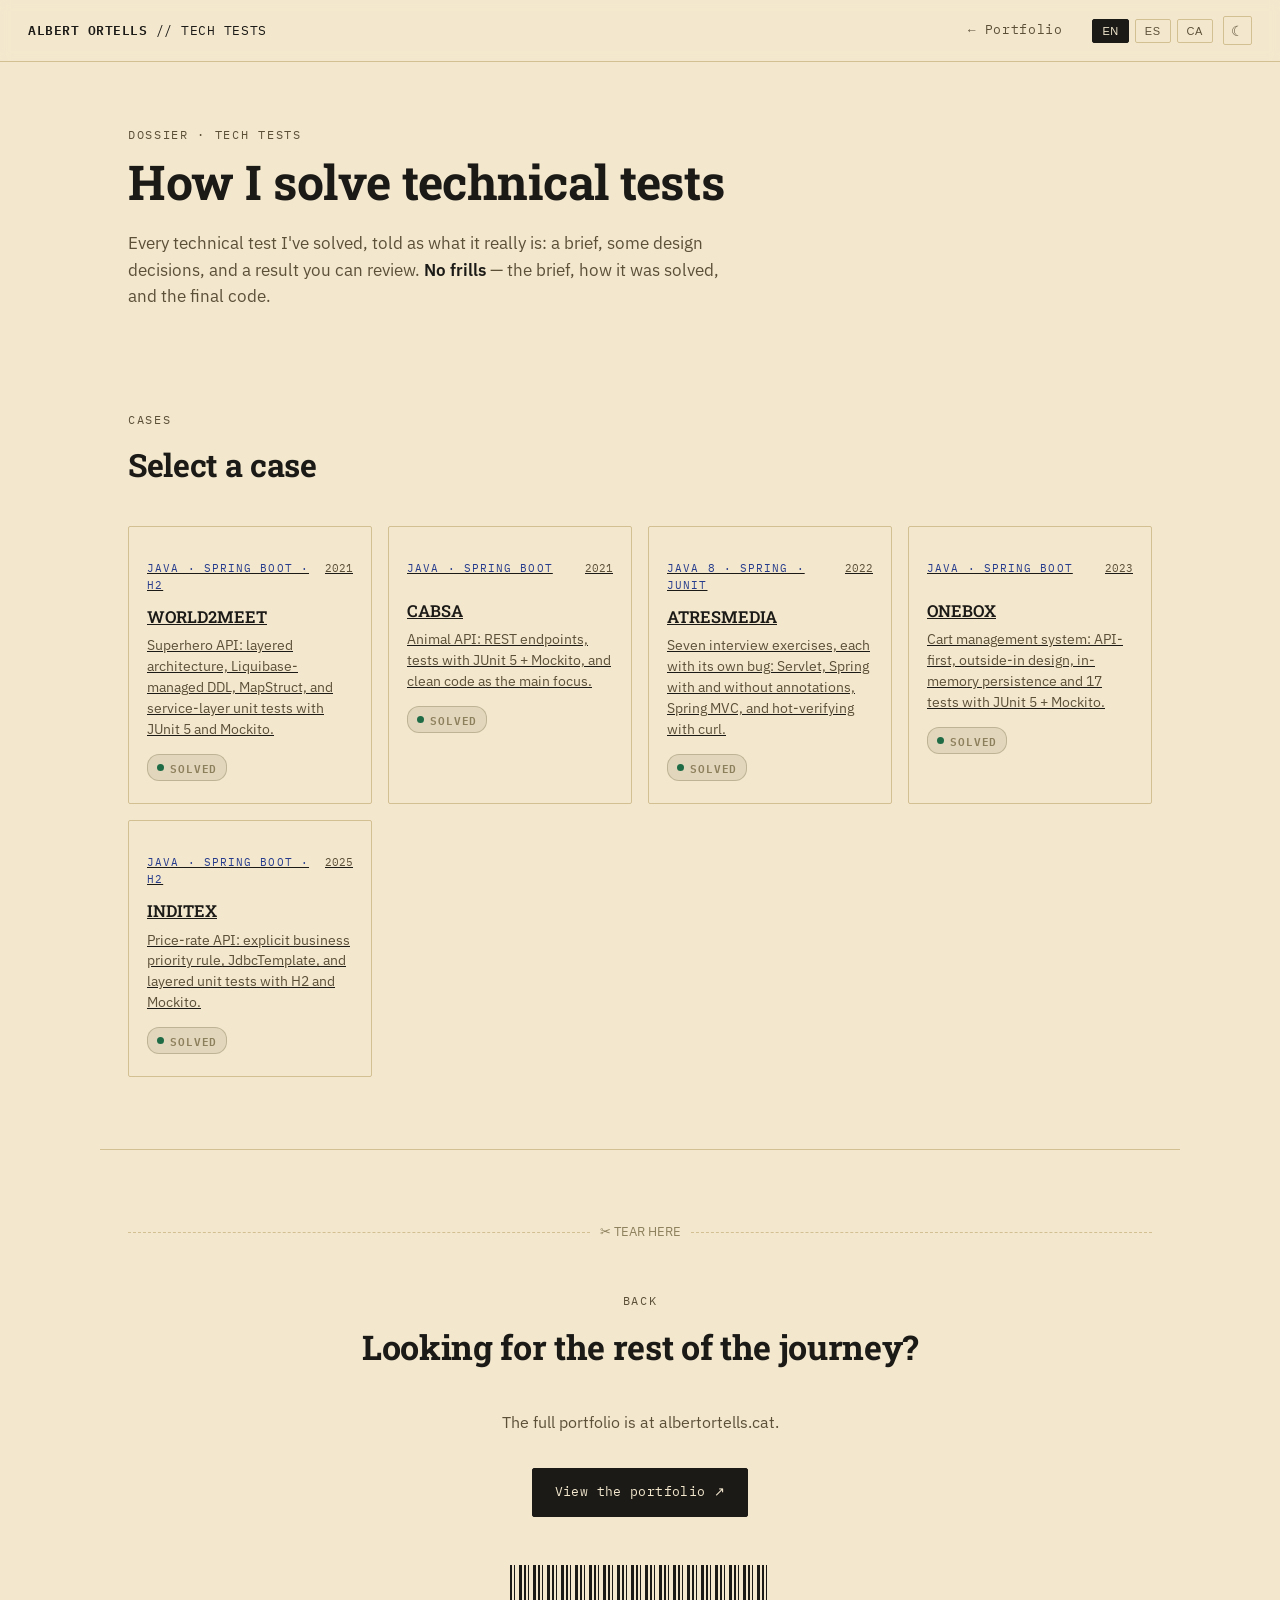
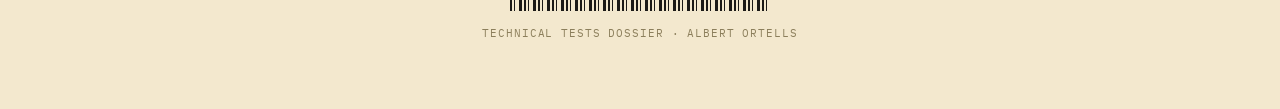
==== commit eb18b4de: "feat(tech-tests): add Atresmedia case study with full i18n   - Rebuild the Atresmedia draft into a f" ====
--- a/tech-tests/index.html
+++ b/tech-tests/index.html
@@ -82,6 +82,15 @@
       <p class="industry-note" data-i18n="cards.cabsaCard.note">API de animales: endpoints REST, tests con JUnit 5 + Mockito, y limpieza de código como foco principal.</p>
       <span class="status status-settled" style="margin-top:0.875rem;"><span class="dot"></span><span data-i18n="cards.status.settled">RESUELTA</span></span>
     </a>
+    <a class="industry-card" href="a3media/">
+      <div class="industry-top">
+        <p class="industry-tag">Java 8 · Spring · JUnit</p>
+        <p class="industry-year mono">2022</p>
+      </div>
+      <p class="industry-company">ATRESMEDIA</p>
+      <p class="industry-note" data-i18n="cards.a3mediaCard.note">Siete ejercicios de entrevista con un bug distinto en cada uno: Servlet, Spring con y sin anotaciones, Spring MVC y verificación en caliente con curl.</p>
+      <span class="status status-settled" style="margin-top:0.875rem;"><span class="dot"></span><span data-i18n="cards.status.settled">RESUELTA</span></span>
+    </a>
     <a class="industry-card" href="onebox/">
       <div class="industry-top">
         <p class="industry-tag">Java · Spring Boot</p>
--- a/tech-tests/style.css
+++ b/tech-tests/style.css
@@ -845,3 +845,96 @@
   padding:0.25rem 0.5rem;
   border-radius:var(--radius);
 }
+
+/* ---------- a3media exercise/timeline components ---------- */
+.a3m-timeline{ margin:0 0 1.5rem 0; }
+.a3m-entry{
+  position:relative;
+  display:grid;
+  grid-template-columns:6.5rem 1fr;
+  gap:0 1.25rem;
+  padding-bottom:1.875rem;
+}
+.a3m-entry:last-child{ padding-bottom:0; }
+.a3m-entry::before{
+  content:'';
+  position:absolute;
+  left:0.375rem;
+  top:0.5rem;
+  bottom:-0.25rem;
+  width:1px;
+  background:var(--line);
+}
+.a3m-entry:last-child::before{ display:none; }
+.a3m-entry::after{
+  content:'';
+  position:absolute;
+  left:0.0625rem;
+  top:0.4375rem;
+  width:9px;
+  height:9px;
+  border-radius:50%;
+  background:var(--paper);
+  border:2px solid var(--stamp-blue);
+}
+.a3m-rail{
+  padding-left:1.5rem;
+  font-family:'IBM Plex Mono', monospace;
+  font-size:0.6875rem;
+  color:var(--ink-faint);
+  line-height:1.5;
+}
+.a3m-rail .a3m-hash{
+  display:inline-block;
+  color:var(--stamp-blue);
+  background:var(--paper-alt);
+  border:1px solid var(--line);
+  padding:0.0625rem 0.375rem;
+  border-radius:var(--radius);
+  margin-bottom:0.3125rem;
+}
+.a3m-rail .a3m-date{ display:block; }
+.a3m-entry h3{
+  font-size:0.96875rem;
+  color:var(--ink);
+  margin:0 0 0.4375rem 0;
+}
+.a3m-entry p{ margin:0 0 0.625rem 0; color:var(--ink-soft); font-size:0.9375rem; }
+.a3m-entry p:last-child{ margin-bottom:0; }
+@media (max-width:35em){
+  .a3m-entry{ grid-template-columns:1fr; }
+  .a3m-entry::before, .a3m-entry::after{ display:none; }
+  .a3m-rail{ padding-left:0; margin-bottom:0.5rem; display:flex; gap:0.5rem; align-items:center; }
+}
+
+.a3m-decisions{ margin:0 0 1.5rem 0; }
+.a3m-decisions dt{
+  font-weight:600;
+  font-size:0.9375rem;
+  color:var(--ink);
+  margin:0 0 0.3125rem 0;
+  padding-top:1.25rem;
+  border-top:1px solid var(--line);
+}
+.a3m-decisions div:first-child dt{ border-top:none; padding-top:0; }
+.a3m-decisions dd{ margin:0; color:var(--ink-soft); font-size:0.9375rem; }
+
+.a3m-leftovers{ list-style:none; margin:0 0 1.5rem 0; padding:0; }
+.a3m-leftovers li{
+  position:relative;
+  padding:0.5rem 0 0.5rem 1.25rem;
+  border-top:1px solid var(--line);
+  color:var(--ink-soft);
+  font-size:0.9375rem;
+}
+.a3m-leftovers li:first-child{ border-top:none; }
+.a3m-leftovers li::before{
+  content:'';
+  position:absolute;
+  left:0;
+  top:0.9375rem;
+  width:6px;
+  height:6px;
+  border-radius:50%;
+  background:var(--void);
+}
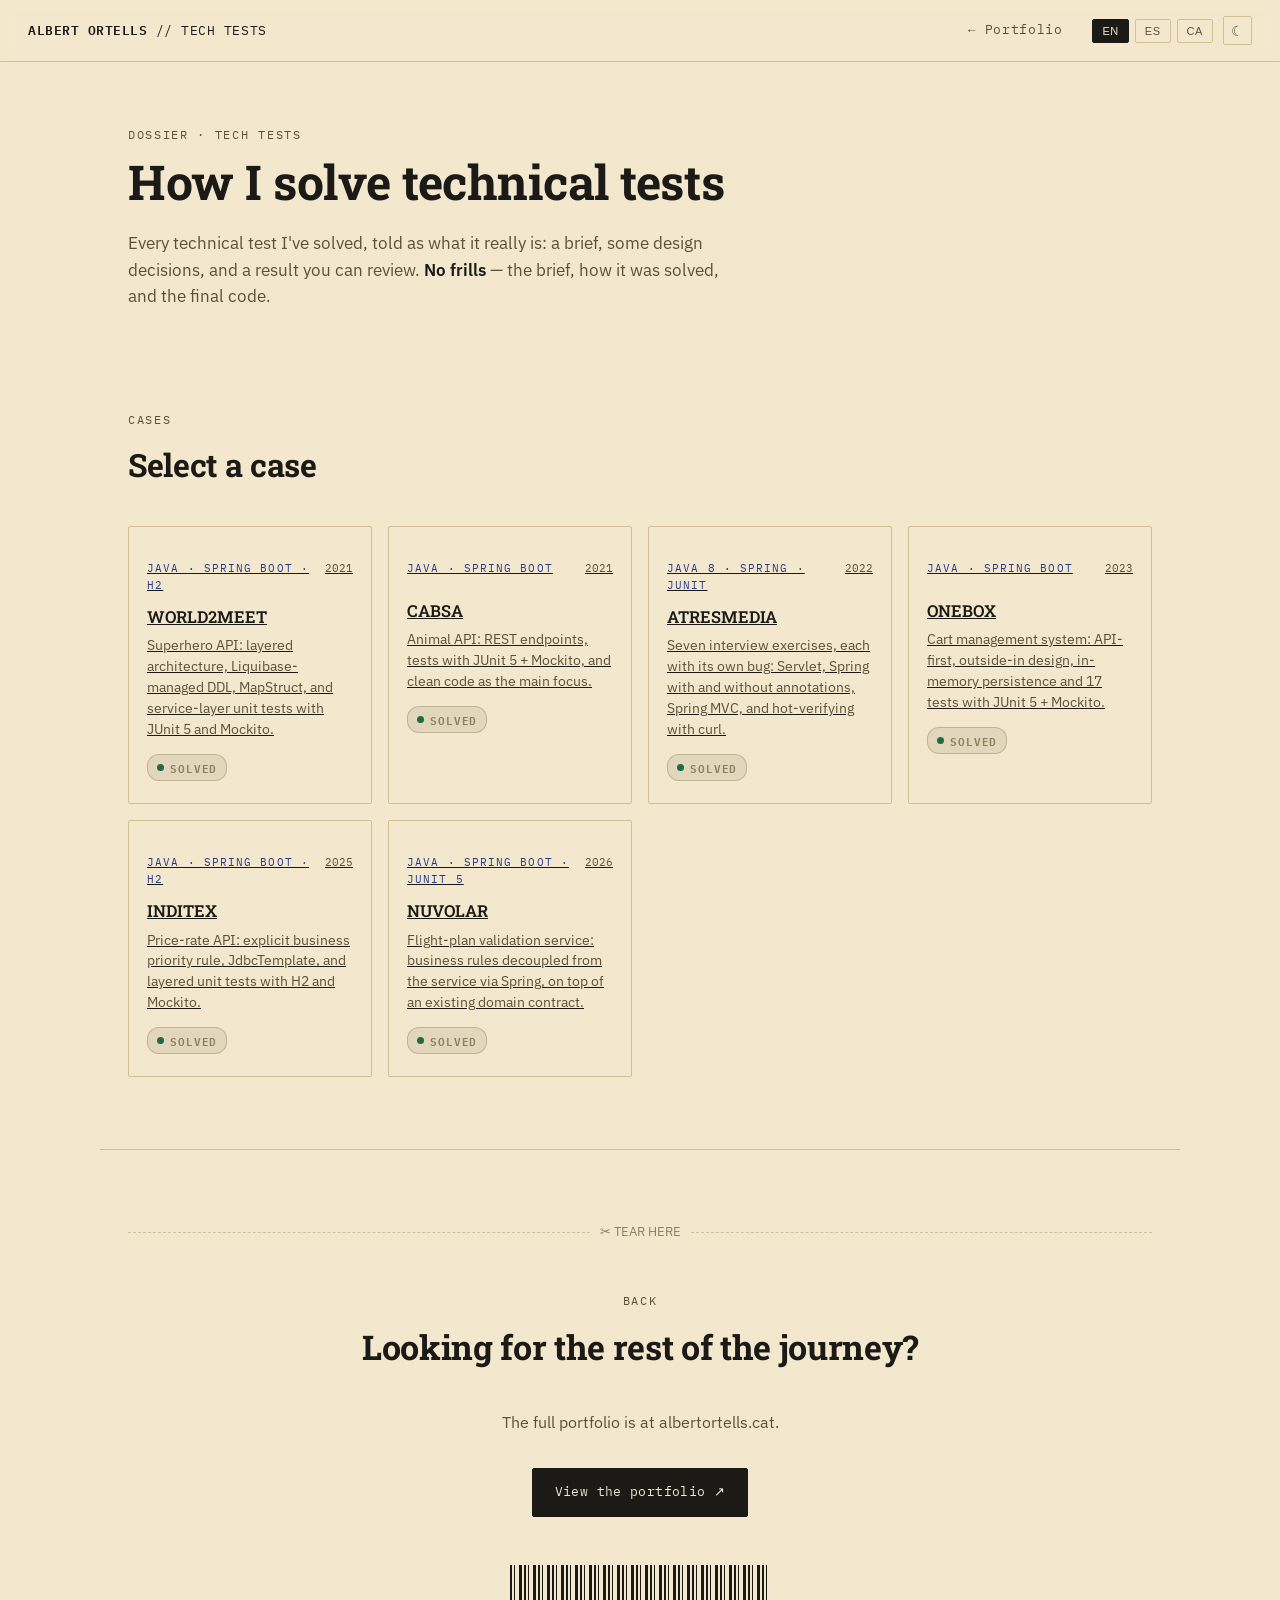
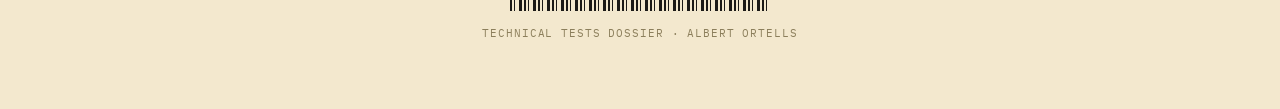
==== commit 225d7c9e: "feat(tech-tests): add Nuvolar case study, no GitHub link   - Restyle the Nuvolar draft into the shar" ====
--- a/tech-tests/index.html
+++ b/tech-tests/index.html
@@ -109,6 +109,15 @@
       <p class="industry-note" data-i18n="cards.inditexCard.note">API de tarifas de precios: prioridad de negocio explícita, JdbcTemplate y tests unitarios por capas con H2 y Mockito.</p>
       <span class="status status-settled" style="margin-top:0.875rem;"><span class="dot"></span><span data-i18n="cards.status.settled">RESUELTA</span></span>
     </a>
+    <a class="industry-card" href="nuvolar/">
+      <div class="industry-top">
+        <p class="industry-tag">Java · Spring Boot · JUnit 5</p>
+        <p class="industry-year mono">2026</p>
+      </div>
+      <p class="industry-company">NUVOLAR</p>
+      <p class="industry-note" data-i18n="cards.nuvolarCard.note">Servicio de validación de planes de vuelo: reglas de negocio desacopladas del servicio vía Spring, sobre un contrato de dominio ya existente.</p>
+      <span class="status status-settled" style="margin-top:0.875rem;"><span class="dot"></span><span data-i18n="cards.status.settled">RESUELTA</span></span>
+    </a>
   </div>
 </section>
 
